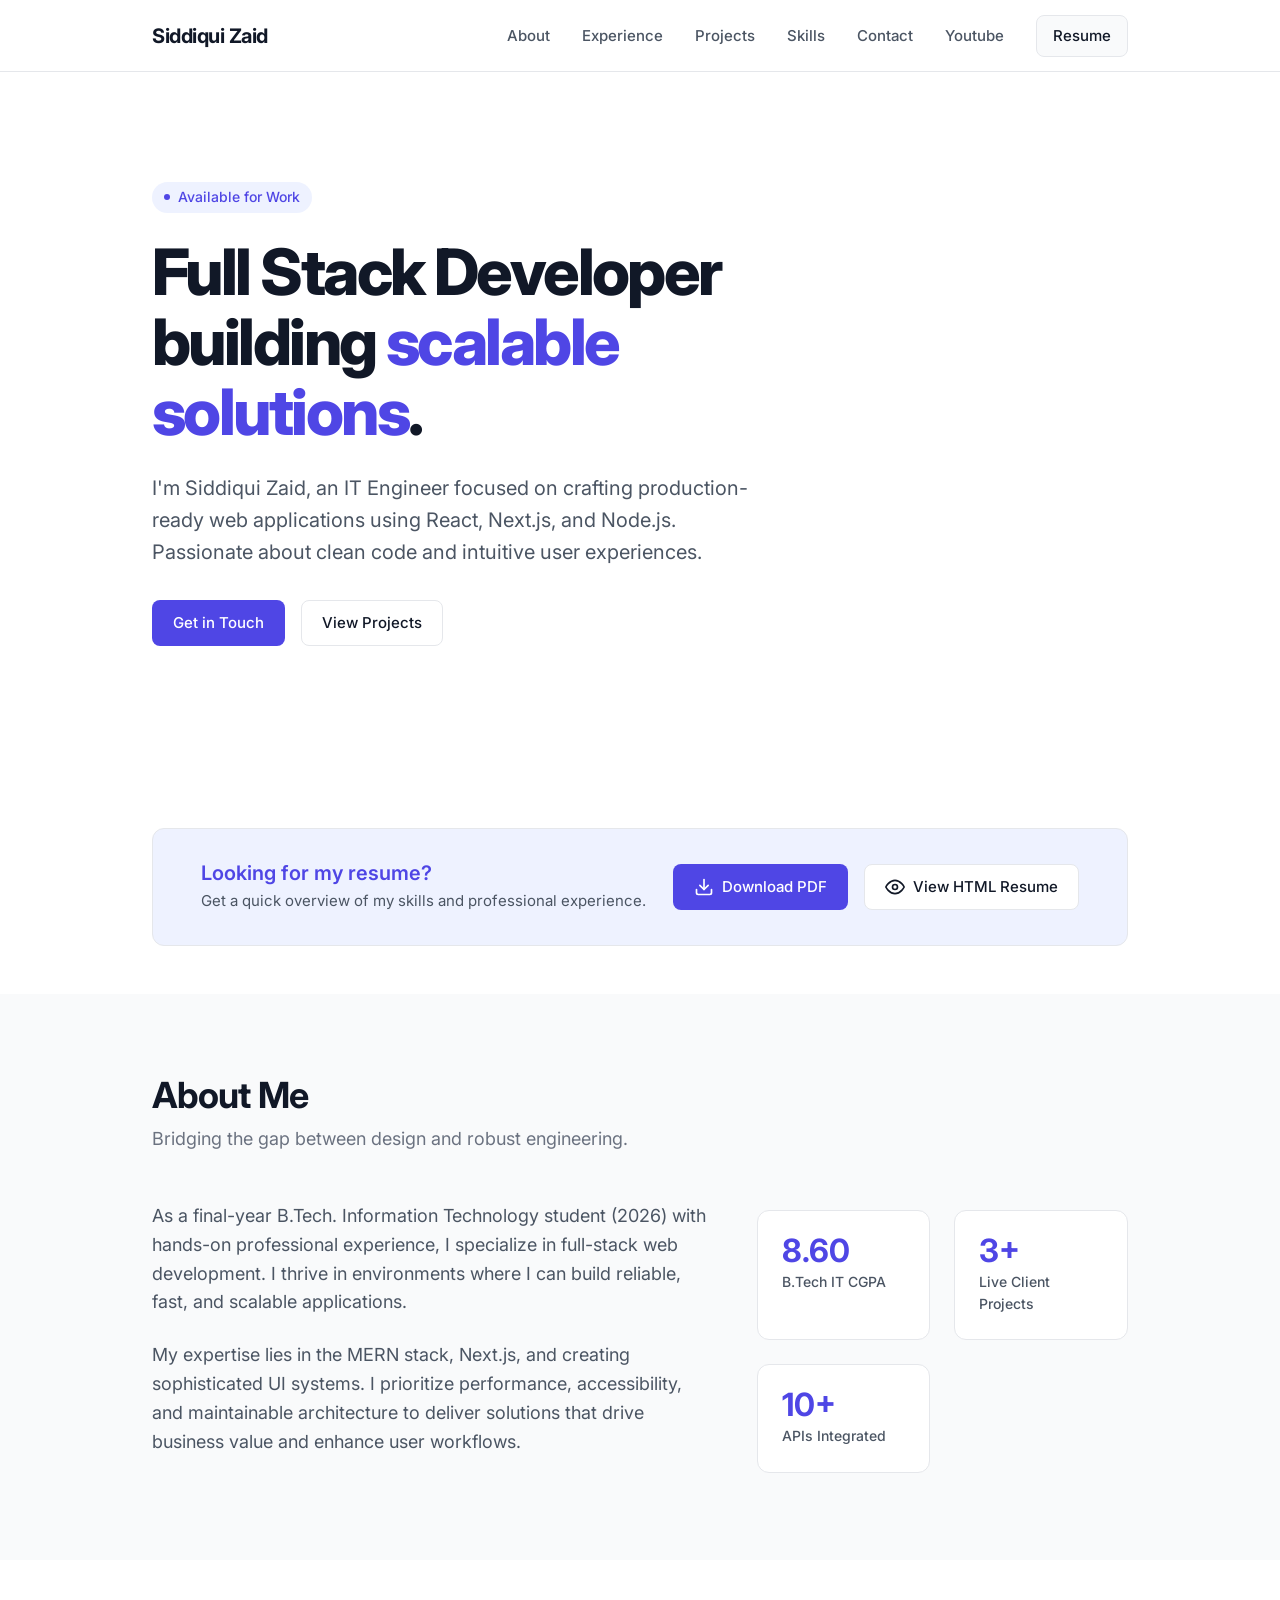
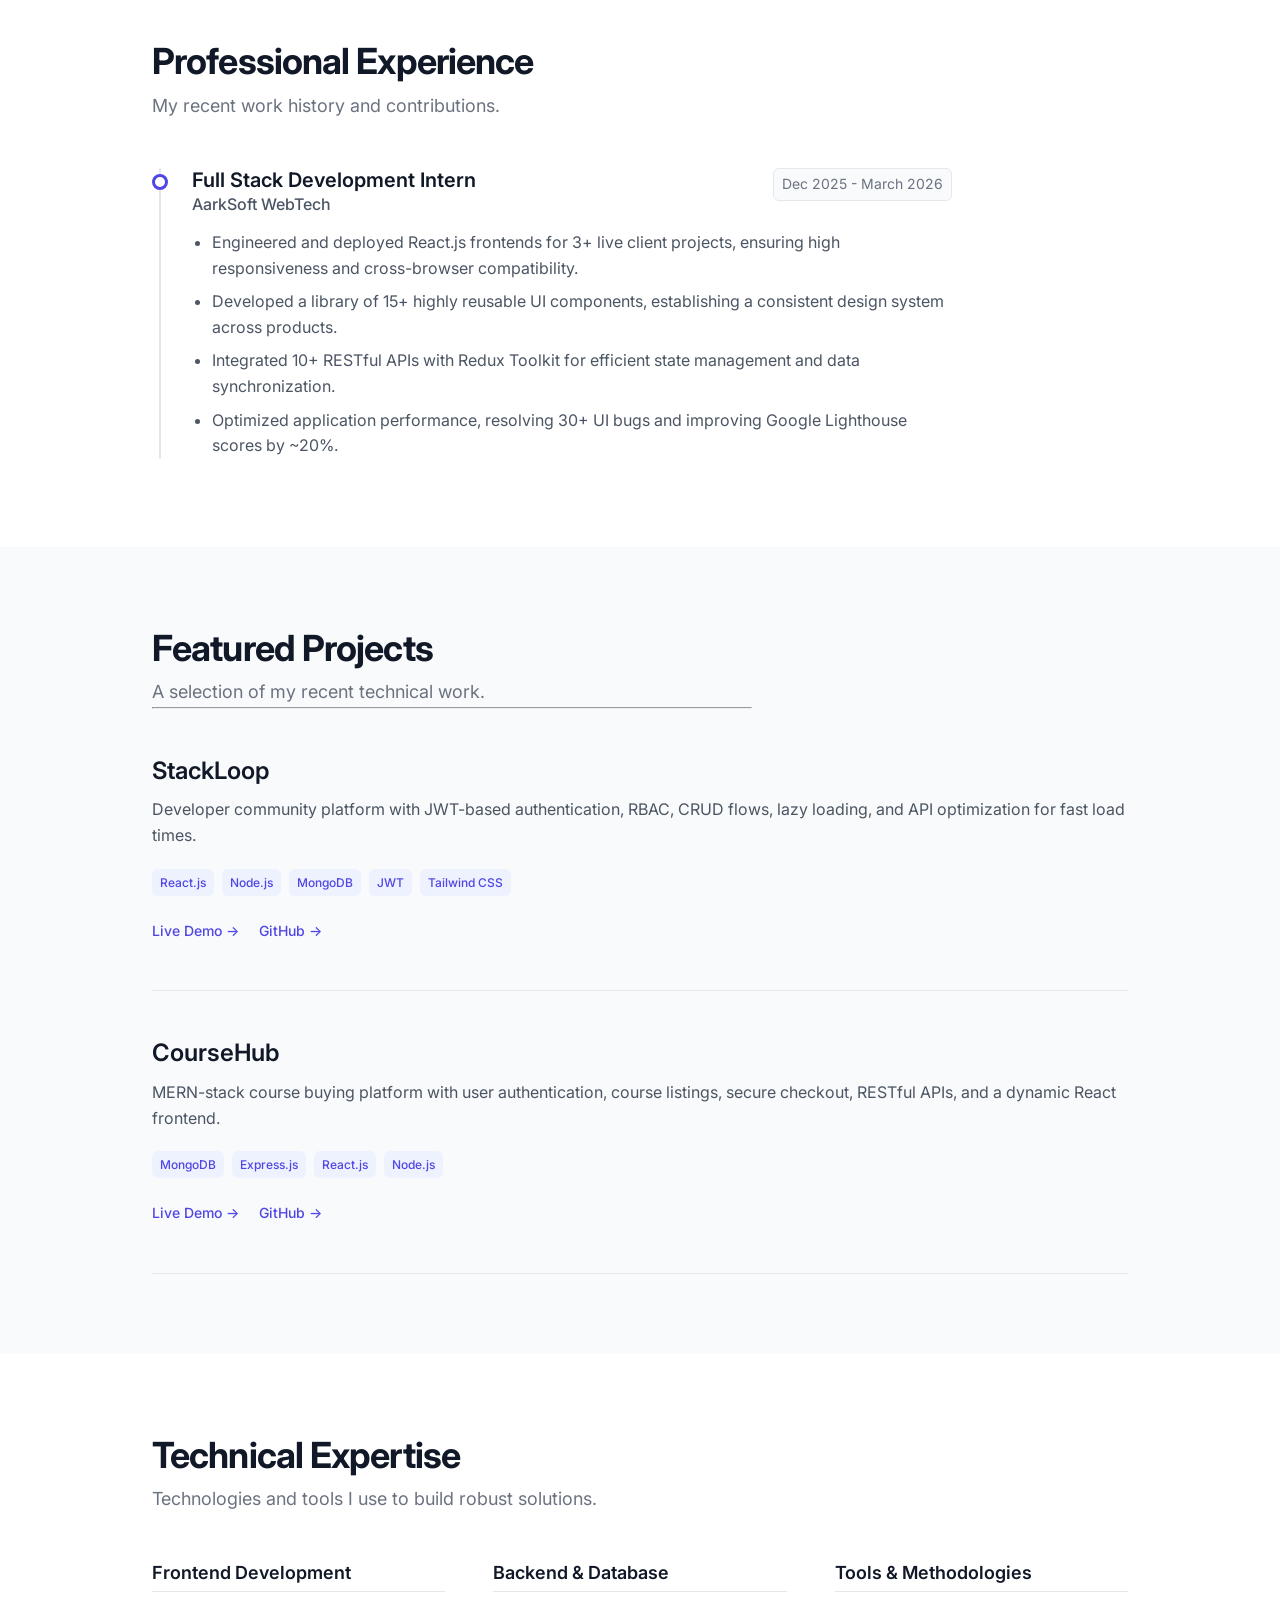
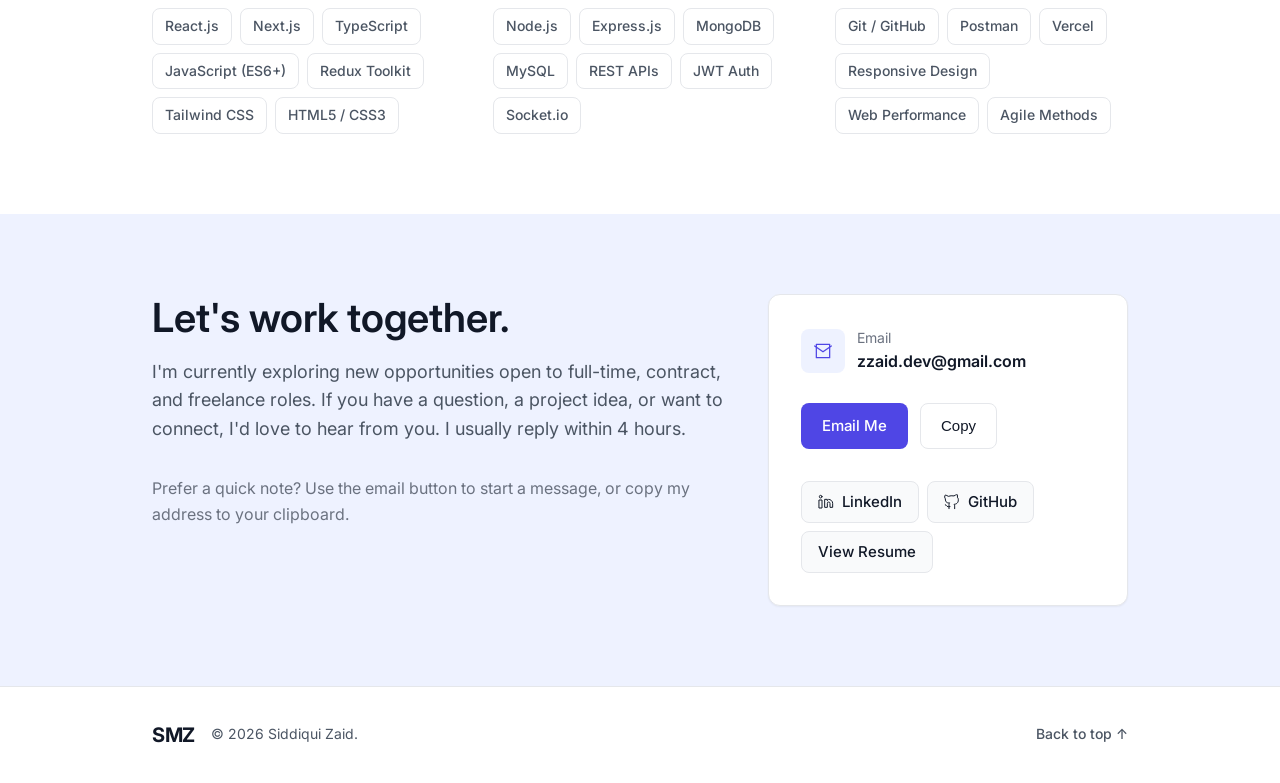
==== index.html @ 006c885b "first commit" ====
<!doctype html>
<html lang="en">
  <head>
    <meta charset="UTF-8" />
    <meta name="viewport" content="width=device-width, initial-scale=1.0" />
    <meta
      name="description"
      content="Siddiqui Zaid is a Full Stack Web Developer and IT Engineer building scalable React, Next.js, and Node.js portfolio projects."
    />
    <meta name="author" content="Siddiqui Zaid" />
    <meta
      name="robots"
      content="index,follow,max-image-preview:large,max-snippet:-1,max-video-preview:-1"
    />
    <meta name="theme-color" content="#0f172a" />
    <meta property="og:type" content="website" />
    <meta
      property="og:title"
      content="Siddiqui Zaid | Full Stack Developer Portfolio"
    />
    <meta
      property="og:description"
      content="Explore Siddiqui Zaid's portfolio, experience, skills, projects, and resume as a Full Stack Web Developer and IT Engineer."
    />
    <meta property="og:site_name" content="Siddiqui Zaid Portfolio" />
    <meta name="twitter:card" content="summary" />
    <meta
      name="twitter:title"
      content="Siddiqui Zaid | Full Stack Developer Portfolio"
    />
    <meta
      name="twitter:description"
      content="Explore Siddiqui Zaid's portfolio, experience, skills, projects, and resume as a Full Stack Web Developer and IT Engineer."
    />
    <title>Siddiqui Zaid | Full Stack Developer Portfolio</title>
    <link rel="preconnect" href="https://fonts.googleapis.com" />
    <link rel="preconnect" href="https://fonts.gstatic.com" crossorigin />
    <link
      href="https://fonts.googleapis.com/css2?family=Inter:wght@300;400;500;600;700&display=swap"
      rel="stylesheet"
    />
    <link rel="stylesheet" href="style.css" />
  </head>

  <body>
    <!-- Navigation -->
    <header class="navbar">
      <div class="container navbar-container">
        <a href="#hero" class="logo">
          <span class="logo-text">Siddiqui Zaid</span>
        </a>

        <button
          class="mobile-menu-btn"
          id="mobile-menu-btn"
          aria-label="Toggle menu"
        >
          <svg
            width="24"
            height="24"
            viewBox="0 0 24 24"
            fill="none"
            stroke="currentColor"
            stroke-width="2"
            stroke-linecap="round"
            stroke-linejoin="round"
          >
            <line x1="3" y1="12" x2="21" y2="12"></line>
            <line x1="3" y1="6" x2="21" y2="6"></line>
            <line x1="3" y1="18" x2="21" y2="18"></line>
          </svg>
        </button>

        <nav class="nav-menu" id="nav-menu">
          <a href="#about" class="nav-link">About</a>
          <a href="#experience" class="nav-link">Experience</a>
          <a href="#projects" class="nav-link">Projects</a>
          <a href="#skills" class="nav-link">Skills</a>
          <a href="#contact" class="nav-link">Contact</a>
          <a href="./yt.html" class="nav-link">Youtube</a>
          <a
            href="https://drive.google.com/file/d/1DDfL7uguJv8bEY0IePNEcdhQdFNabXKt/view?usp=sharing"
            download="Siddiqui-Zaid-Resume.html"
            class="btn btn-nav"
            >Resume</a
          >
        </nav>
      </div>
    </header>

    <main>
      <!-- Hero Section -->
      <section id="hero" class="hero section">
        <div class="container hero-container">
          <div class="hero-content">
            <span class="badge">Available for Work</span>
            <h1 class="hero-title">
              Full Stack Developer building
              <span class="highlight-text">scalable solutions</span>.
            </h1>
            <p class="hero-subtitle">
              I'm Siddiqui Zaid, an IT Engineer focused on crafting
              production-ready web applications using React, Next.js, and
              Node.js. Passionate about clean code and intuitive user
              experiences.
            </p>
            <div class="hero-actions">
              <a href="#contact" class="btn btn-primary">Get in Touch</a>
              <a href="#projects" class="btn btn-secondary">View Projects</a>
            </div>
          </div>
        </div>
      </section>

      <!-- Resume Actions Section -->
      <section id="resume-actions" class="resume-actions-section">
        <div class="container">
          <div class="resume-actions-container">
            <div class="resume-actions-text">
              <h2>Looking for my resume?</h2>
              <p>
                Get a quick overview of my skills and professional experience.
              </p>
            </div>
            <div class="resume-actions-buttons">
              <a
                href="https://drive.google.com/file/d/1DDfL7uguJv8bEY0IePNEcdhQdFNabXKt/view?usp=sharing"
                download="Siddiqui-Zaid-Resume.pdf"
                class="btn btn-primary resume-btn"
              >
                <svg
                  width="20"
                  height="20"
                  viewBox="0 0 24 24"
                  fill="none"
                  stroke="currentColor"
                  stroke-width="2"
                  stroke-linecap="round"
                  stroke-linejoin="round"
                >
                  <path d="M21 15v4a2 2 0 0 1-2 2H5a2 2 0 0 1-2-2v-4"></path>
                  <polyline points="7 10 12 15 17 10"></polyline>
                  <line x1="12" y1="15" x2="12" y2="3"></line>
                </svg>
                Download PDF
              </a>
              <a
                href="assets/resume.html"
                target="_blank"
                rel="noopener noreferrer"
                class="btn btn-secondary resume-btn"
              >
                <svg
                  width="20"
                  height="20"
                  viewBox="0 0 24 24"
                  fill="none"
                  stroke="currentColor"
                  stroke-width="2"
                  stroke-linecap="round"
                  stroke-linejoin="round"
                >
                  <path d="M1 12s4-8 11-8 11 8 11 8-4 8-11 8-11-8-11-8z"></path>
                  <circle cx="12" cy="12" r="3"></circle>
                </svg>
                View HTML Resume
              </a>
            </div>
          </div>
        </div>
      </section>

      <!-- About Section -->
      <section id="about" class="about section bg-light">
        <div class="container">
          <div class="section-header">
            <h2 class="section-title">About Me</h2>
            <p class="section-subtitle">
              Bridging the gap between design and robust engineering.
            </p>
          </div>
          <div class="about-grid">
            <div class="about-text">
              <p>
                As a final-year B.Tech. Information Technology student (2026)
                with hands-on professional experience, I specialize in
                full-stack web development. I thrive in environments where I can
                build reliable, fast, and scalable applications.
              </p>
              <p>
                My expertise lies in the MERN stack, Next.js, and creating
                sophisticated UI systems. I prioritize performance,
                accessibility, and maintainable architecture to deliver
                solutions that drive business value and enhance user workflows.
              </p>
            </div>
            <div class="about-stats">
              <div class="stat-card">
                <span class="stat-value">8.60</span>
                <span class="stat-label">B.Tech IT CGPA</span>
              </div>
              <div class="stat-card">
                <span class="stat-value">3+</span>
                <span class="stat-label">Live Client Projects</span>
              </div>
              <div class="stat-card">
                <span class="stat-value">10+</span>
                <span class="stat-label">APIs Integrated</span>
              </div>
            </div>
          </div>
        </div>
      </section>

      <!-- Experience Section -->
      <section id="experience" class="experience section">
        <div class="container">
          <div class="section-header">
            <h2 class="section-title">Professional Experience</h2>
            <p class="section-subtitle">
              My recent work history and contributions.
            </p>
          </div>

          <div class="timeline">
            <!-- Timeline Item -->
            <div class="timeline-item">
              <div class="timeline-dot"></div>
              <div class="timeline-content">
                <div class="timeline-header">
                  <div>
                    <h3 class="role">Full Stack Development Intern</h3>
                    <p class="company">AarkSoft WebTech</p>
                  </div>
                  <span class="duration">Dec 2025 - March 2026</span>
                </div>
                <ul class="responsibilities">
                  <li>
                    Engineered and deployed React.js frontends for 3+ live
                    client projects, ensuring high responsiveness and
                    cross-browser compatibility.
                  </li>
                  <li>
                    Developed a library of 15+ highly reusable UI components,
                    establishing a consistent design system across products.
                  </li>
                  <li>
                    Integrated 10+ RESTful APIs with Redux Toolkit for efficient
                    state management and data synchronization.
                  </li>
                  <li>
                    Optimized application performance, resolving 30+ UI bugs and
                    improving Google Lighthouse scores by ~20%.
                  </li>
                </ul>
              </div>
            </div>

            <!-- Timeline Item -->
            <!-- <div class="timeline-item">
                        <div class="timeline-dot"></div>
                        <div class="timeline-content">
                            <div class="timeline-header">
                                <div>
                                    <h3 class="role">Freelance Client Delivery</h3>
                                    <p class="company">Independent</p>
                                </div>
                                <span class="duration">2024 &mdash; Present</span>
                            </div>
                            <ul class="responsibilities">
                                <li>Delivered scalable full-stack applications using MERN, Laravel, and Next.js tailored
                                    to specific client requirements.</li>
                                <li>Collaborated directly with stakeholders to gather requirements, design system
                                    architecture, and provide technical guidance.</li>
                            </ul>
                        </div>
                    </div> -->
          </div>
        </div>
      </section>

      <!-- Projects Section -->
      <section id="projects" class="projects section bg-light">
        <div class="container">
          <div class="section-header">
            <h2 class="section-title">Featured Projects</h2>
            <p class="section-subtitle">
              A selection of my recent technical work.
            </p>
            <hr />
          </div>
          <div class="projects-grid" id="projects-grid">
            <!-- Populated via JavaScript -->
          </div>
        </div>
      </section>

      <!-- Skills Section -->
      <section id="skills" class="skills section">
        <div class="container">
          <div class="section-header">
            <h2 class="section-title">Technical Expertise</h2>
            <p class="section-subtitle">
              Technologies and tools I use to build robust solutions.
            </p>
          </div>

          <div class="skills-container">
            <div class="skill-group">
              <h3 class="skill-group-title">Frontend Development</h3>
              <div class="skill-tags">
                <span class="tag">React.js</span>
                <span class="tag">Next.js</span>
                <span class="tag">TypeScript</span>
                <span class="tag">JavaScript (ES6+)</span>
                <span class="tag">Redux Toolkit</span>
                <span class="tag">Tailwind CSS</span>
                <span class="tag">HTML5 / CSS3</span>
              </div>
            </div>

            <div class="skill-group">
              <h3 class="skill-group-title">Backend & Database</h3>
              <div class="skill-tags">
                <span class="tag">Node.js</span>
                <span class="tag">Express.js</span>
                <span class="tag">MongoDB</span>
                <span class="tag">MySQL</span>
                <span class="tag">REST APIs</span>
                <span class="tag">JWT Auth</span>
                <span class="tag">Socket.io</span>
              </div>
            </div>

            <div class="skill-group">
              <h3 class="skill-group-title">Tools & Methodologies</h3>
              <div class="skill-tags">
                <span class="tag">Git / GitHub</span>
                <span class="tag">Postman</span>
                <span class="tag">Vercel</span>
                <span class="tag">Responsive Design</span>
                <span class="tag">Web Performance</span>
                <span class="tag">Agile Methods</span>
              </div>
            </div>
          </div>
        </div>
      </section>

      <!-- Contact Section -->
      <section id="contact" class="contact section bg-primary-light">
        <div class="container">
          <div class="contact-grid">
            <div class="contact-info">
              <h2 class="contact-title">Let's work together.</h2>
              <p class="contact-text">
                I'm currently exploring new opportunities open to full-time,
                contract, and freelance roles. If you have a question, a project
                idea, or want to connect, I'd love to hear from you. I usually
                reply within 4 hours.
              </p>
              <p class="contact-text-muted">
                Prefer a quick note? Use the email button to start a message, or
                copy my address to your clipboard.
              </p>
            </div>

            <div
              class="contact-card"
              role="region"
              aria-label="Contact methods"
            >
              <div class="contact-item">
                <div class="contact-icon" aria-hidden="true">
                  <!-- mail icon -->
                  <svg
                    width="20"
                    height="20"
                    viewBox="0 0 24 24"
                    fill="none"
                    stroke="currentColor"
                    stroke-width="1.5"
                    stroke-linecap="round"
                    stroke-linejoin="round"
                  >
                    <path d="M4 4h16v16H4z"></path>
                    <polyline points="22,6 12,13 2,6"></polyline>
                  </svg>
                </div>
                <div class="contact-meta">
                  <div class="contact-label">Email</div>
                  <div class="contact-value">zzaid.dev@gmail.com</div>
                </div>
              </div>

              <div class="contact-actions">
                <a
                  href="mailto:zzaid.dev@gmail.com?subject=Hi%20Zaid"
                  class="btn btn-primary"
                  id="email-compose"
                >
                  Email Me
                </a>
                <button
                  class="btn btn-secondary"
                  id="copy-email"
                  aria-label="Copy email address"
                >
                  Copy
                </button>
              </div>

              <div class="contact-social">
                <a
                  href="https://www.linkedin.com/in/siddiqui-md-zaid-546953270/"
                  target="_blank"
                  rel="noopener noreferrer"
                  class="btn btn-nav"
                >
                  <!-- LinkedIn icon -->
                  <svg
                    width="16"
                    height="16"
                    viewBox="0 0 24 24"
                    fill="none"
                    stroke="currentColor"
                    stroke-width="1.5"
                    stroke-linecap="round"
                    stroke-linejoin="round"
                  >
                    <path
                      d="M16 8a6 6 0 0 1 6 6v6h-4v-6a2 2 0 0 0-2-2 2 2 0 0 0-2 2v6h-4v-12h4v2"
                    ></path>
                    <rect x="2" y="9" width="4" height="12"></rect>
                    <circle cx="4" cy="4" r="2"></circle>
                  </svg>
                  <span style="margin-left: 8px">LinkedIn</span>
                </a>

                <a
                  href="https://github.com/zaid2904"
                  target="_blank"
                  rel="noopener noreferrer"
                  class="btn btn-nav"
                >
                  <!-- GitHub icon -->
                  <svg
                    width="16"
                    height="16"
                    viewBox="0 0 24 24"
                    fill="none"
                    stroke="currentColor"
                    stroke-width="1.5"
                    stroke-linecap="round"
                    stroke-linejoin="round"
                  >
                    <path
                      d="M9 19c-5 1.5-5-2.5-7-3m14 6v-3.87a3.37 3.37 0 0 0-.94-2.61c3.14-.35 6.44-1.54 6.44-7A5.44 5.44 0 0 0 20 4.77 5.07 5.07 0 0 0 19.91 1s-1.39-.44-4.91 1.86A17.44 17.44 0 0 0 6.5 3.5C3 1.31 1.61 1.77 1.61 1.77A5.07 5.07 0 0 0 2 7.28c0 5.42 3.3 6.61 6.44 6a3.37 3.37 0 0 0-.94 2.61V22"
                    ></path>
                  </svg>
                  <span style="margin-left: 8px">GitHub</span>
                </a>

                <a
                  href="assets/resume.html"
                  target="_blank"
                  rel="noopener noreferrer"
                  class="btn btn-nav"
                >
                  View Resume
                </a>
              </div>
            </div>
          </div>
        </div>
      </section>
    </main>

    <!-- Footer -->
    <footer class="footer">
      <div class="container footer-container">
        <div class="footer-left">
          <span class="logo-text footer-mark">SMZ</span>
          <div class="footer-copy">
            <p class="footer-copyright">&copy; 2026 Siddiqui Zaid.</p>
          </div>
        </div>
        <a href="#hero" class="back-to-top">Back to top &uarr;</a>
      </div>
    </footer>

    <script src="script.js"></script>
  </body>
</html>
---- style.css ----
/* ================================================
   Design System & CSS Variables
   ================================================ */

:root {
    /* Colors - Light Theme (SaaS Professional) */
    --color-bg: #ffffff;
    --color-bg-light: #f9fafb;
    --color-bg-primary-light: #eef2ff;
    
    --color-primary: #4f46e5;
    --color-primary-hover: #4338ca;
    
    --color-text-primary: #111827;
    --color-text-secondary: #4b5563;
    --color-text-muted: #6b7280;
    
    --color-border: #e5e7eb;
    --color-border-hover: #d1d5db;
    
    /* Typography */
    --font-primary: 'Inter', system-ui, -apple-system, BlinkMacSystemFont, "Segoe UI", Roboto, "Helvetica Neue", Arial, sans-serif;
    
    /* Spacing */
    --space-xs: 0.5rem;
    --space-sm: 1rem;
    --space-md: 1.5rem;
    --space-lg: 2rem;
    --space-xl: 3rem;
    --space-2xl: 5rem;
    
    /* Layout */
    --container-width: 1024px;
    --navbar-height: 72px;
    
    /* Effects */
    --shadow-sm: 0 1px 2px 0 rgba(0, 0, 0, 0.05);
    --shadow-md: 0 4px 6px -1px rgba(0, 0, 0, 0.1), 0 2px 4px -1px rgba(0, 0, 0, 0.06);
    --shadow-lg: 0 10px 15px -3px rgba(0, 0, 0, 0.1), 0 4px 6px -2px rgba(0, 0, 0, 0.05);
    --radius-sm: 0.375rem;
    --radius-md: 0.5rem;
    --radius-lg: 0.75rem;
    --radius-full: 9999px;
    
    /* Transitions */
    --transition: 200ms ease-in-out;
}

/* ================================================
   Reset & Base Styles
   ================================================ */

* {
    margin: 0;
    padding: 0;
    box-sizing: border-box;
}

html {
    scroll-behavior: smooth;
    scroll-padding-top: var(--navbar-height);
}

body {
    font-family: var(--font-primary);
    color: var(--color-text-primary);
    background-color: var(--color-bg);
    line-height: 1.6;
    font-size: 16px;
    -webkit-font-smoothing: antialiased;
    -moz-osx-font-smoothing: grayscale;
}

h1, h2, h3, h4, h5, h6 {
    font-weight: 600;
    line-height: 1.2;
    color: var(--color-text-primary);
}

p {
    color: var(--color-text-secondary);
}

a {
    text-decoration: none;
    color: var(--color-primary);
    transition: color var(--transition);
}

a:hover {
    color: var(--color-primary-hover);
}

ul {
    list-style: none;
}

.container {
    width: 100%;
    max-width: var(--container-width);
    margin: 0 auto;
    padding: 0 1.5rem;
}

.section {
    padding: var(--space-2xl) 0;
}

.bg-light {
    background-color: var(--color-bg-light);
}

.bg-primary-light {
    background-color: var(--color-bg-primary-light);
}

/* ================================================
   Typography & Utilities
   ================================================ */

.highlight-text {
    color: var(--color-primary);
}

.badge {
    display: inline-flex;
    align-items: center;
    padding: 0.25rem 0.75rem;
    background-color: var(--color-bg-primary-light);
    color: var(--color-primary);
    font-size: 0.875rem;
    font-weight: 500;
    border-radius: var(--radius-full);
    margin-bottom: var(--space-md);
}

.badge::before {
    content: "";
    display: inline-block;
    width: 6px;
    height: 6px;
    border-radius: 50%;
    background-color: var(--color-primary);
    margin-right: 0.5rem;
}

.section-header {
    margin-bottom: var(--space-xl);
    max-width: 600px;
}

.section-title {
    font-size: 2.25rem;
    font-weight: 700;
    letter-spacing: -0.025em;
    margin-bottom: 0.5rem;
}

.section-subtitle {
    font-size: 1.125rem;
    color: var(--color-text-muted);
}

/* ================================================
   Buttons
   ================================================ */

.btn {
    display: inline-flex;
    align-items: center;
    justify-content: center;
    padding: 0.625rem 1.25rem;
    font-size: 0.9375rem;
    font-weight: 500;
    border-radius: var(--radius-md);
    transition: all var(--transition);
    cursor: pointer;
    border: 1px solid transparent;
}

.btn-primary {
    background-color: var(--color-primary);
    color: white;
}

.btn-primary:hover {
    background-color: var(--color-primary-hover);
    color: white;
    box-shadow: var(--shadow-md);
}

.btn-secondary {
    background-color: white;
    color: var(--color-text-primary);
    border-color: var(--color-border);
}

.btn-secondary:hover {
    border-color: var(--color-border-hover);
    background-color: var(--color-bg-light);
    color: var(--color-text-primary);
}

.btn-nav {
    padding: 0.5rem 1rem;
    background-color: var(--color-bg-light);
    color: var(--color-text-primary);
    border: 1px solid var(--color-border);
    border-radius: var(--radius-md);
    font-weight: 500;
}

.btn-nav:hover {
    background-color: var(--color-border);
    color: var(--color-text-primary);
}

/* ================================================
   Navigation
   ================================================ */

.navbar {
    position: fixed;
    top: 0;
    width: 100%;
    height: var(--navbar-height);
    background-color: rgba(255, 255, 255, 0.9);
    backdrop-filter: blur(8px);
    border-bottom: 1px solid var(--color-border);
    z-index: 50;
    display: flex;
    align-items: center;
}

.navbar-container {
    display: flex;
    justify-content: space-between;
    align-items: center;
}

.logo-text {
    font-size: 1.25rem;
    font-weight: 700;
    color: var(--color-text-primary);
    letter-spacing: -0.025em;
}

.nav-menu {
    display: flex;
    align-items: center;
    gap: 2rem;
}

.nav-link {
    font-size: 0.9375rem;
    font-weight: 500;
    color: var(--color-text-secondary);
}

.nav-link:hover, .nav-link.active {
    color: var(--color-text-primary);
}

.mobile-menu-btn {
    display: none;
    background: none;
    border: none;
    color: var(--color-text-primary);
    cursor: pointer;
    padding: 0.5rem;
}

/* ================================================
   Hero Section
   ================================================ */

.hero {
    min-height: calc(100vh - var(--navbar-height));
    display: flex;
    align-items: center;
    padding-top: var(--space-xl);
    padding-bottom: var(--space-xl);
}

.hero-content {
    max-width: 700px;
}

.hero-title {
    font-size: clamp(2.5rem, 5vw, 4rem);
    font-weight: 800;
    letter-spacing: -0.04em;
    line-height: 1.1;
    margin-bottom: var(--space-md);
}

.hero-subtitle {
    font-size: clamp(1.125rem, 2vw, 1.25rem);
    color: var(--color-text-secondary);
    margin-bottom: var(--space-lg);
    max-width: 600px;
}

.hero-actions {
    display: flex;
    gap: 1rem;
    flex-wrap: wrap;
}

/* ================================================
   Resume Actions Section
   ================================================ */

.resume-actions-section {
    padding-bottom: var(--space-xl);
}

.resume-actions-container {
    display: flex;
    justify-content: space-between;
    align-items: center;
    flex-wrap: wrap;
    gap: var(--space-md);
    background-color: var(--color-bg-primary-light);
    padding: var(--space-lg) var(--space-xl);
    border-radius: var(--radius-lg);
    border: 1px solid var(--color-border);
}

.resume-actions-text h2 {
    font-size: 1.25rem;
    margin-bottom: 0.25rem;
    color: var(--color-primary);
}

.resume-actions-text p {
    font-size: 0.9375rem;
    margin: 0;
}

.resume-actions-buttons {
    display: flex;
    gap: 1rem;
    flex-wrap: wrap;
}

.resume-btn {
    display: flex;
    align-items: center;
    gap: 0.5rem;
}

/* ================================================
   About Section
   ================================================ */

.about-grid {
    display: grid;
    grid-template-columns: 1.5fr 1fr;
    gap: var(--space-xl);
    align-items: center;
}

.about-text p {
    font-size: 1.125rem;
    margin-bottom: var(--space-md);
}

.about-stats {
    display: grid;
    grid-template-columns: 1fr 1fr;
    gap: var(--space-md);
}

.stat-card {
    background: white;
    padding: var(--space-md);
    border-radius: var(--radius-lg);
    border: 1px solid var(--color-border);
    display: flex;
    flex-direction: column;
}

.stat-value {
    font-size: 2rem;
    font-weight: 700;
    color: var(--color-primary);
    line-height: 1;
    margin-bottom: 0.25rem;
}

.stat-label {
    font-size: 0.875rem;
    color: var(--color-text-secondary);
    font-weight: 500;
}

/* ================================================
   Experience Section (Timeline)
   ================================================ */

.timeline {
    position: relative;
    max-width: 800px;
}

.timeline::before {
    content: '';
    position: absolute;
    left: 7px;
    top: 0;
    bottom: 0;
    width: 2px;
    background-color: var(--color-border);
}

.timeline-item {
    position: relative;
    padding-left: 2.5rem;
    margin-bottom: var(--space-lg);
}

.timeline-item:last-child {
    margin-bottom: 0;
}

.timeline-dot {
    position: absolute;
    left: 0;
    top: 0.375rem;
    width: 16px;
    height: 16px;
    border-radius: 50%;
    background-color: white;
    border: 3px solid var(--color-primary);
}

.timeline-header {
    display: flex;
    justify-content: space-between;
    align-items: flex-start;
    margin-bottom: 0.75rem;
    flex-wrap: wrap;
    gap: 0.5rem;
}

.role {
    font-size: 1.25rem;
    font-weight: 600;
    color: var(--color-text-primary);
}

.company {
    font-size: 1rem;
    color: var(--color-text-secondary);
    font-weight: 500;
}

.duration {
    font-size: 0.875rem;
    color: var(--color-text-muted);
    background-color: var(--color-bg-light);
    padding: 0.25rem 0.5rem;
    border-radius: var(--radius-sm);
    border: 1px solid var(--color-border);
}

.responsibilities {
    list-style-type: disc;
    padding-left: 1.25rem;
    color: var(--color-text-secondary);
}

.responsibilities li {
    margin-bottom: 0.5rem;
}

/* ================================================
   Projects Section
   ================================================ */

.projects-grid {
    display: flex;
    flex-direction: column;
    gap: var(--space-xl);
}

.project-card {
    padding-bottom: var(--space-xl);
    border-bottom: 1px solid var(--color-border);
    display: flex;
    flex-direction: column;
}

.project-title {
    font-size: 1.5rem;
    margin-bottom: 0.75rem;
}

.project-description {
    font-size: 1rem;
    margin-bottom: 1.25rem;
    flex-grow: 1;
}

.project-tech {
    display: flex;
    flex-wrap: wrap;
    gap: 0.5rem;
    margin-bottom: 1.5rem;
}

.tech-tag {
    font-size: 0.75rem;
    font-weight: 500;
    color: var(--color-primary);
    background-color: var(--color-bg-primary-light);
    padding: 0.25rem 0.5rem;
    border-radius: var(--radius-sm);
}

.project-links {
    display: flex;
    gap: 1.25rem;
}

.project-link {
    font-size: 0.875rem;
    font-weight: 500;
    display: flex;
    align-items: center;
}

.project-link::after {
    content: "→";
    margin-left: 0.25rem;
    transition: transform var(--transition);
}

.project-link:hover::after {
    transform: translateX(4px);
}

/* ================================================
   Skills Section
   ================================================ */

.skills-container {
    display: grid;
    grid-template-columns: repeat(auto-fit, minmax(250px, 1fr));
    gap: var(--space-xl);
}

.skill-group-title {
    font-size: 1.125rem;
    margin-bottom: var(--space-sm);
    color: var(--color-text-primary);
    padding-bottom: 0.5rem;
    border-bottom: 1px solid var(--color-border);
}

.skill-tags {
    display: flex;
    flex-wrap: wrap;
    gap: 0.5rem;
}

.skill-tags .tag {
    background-color: white;
    border: 1px solid var(--color-border);
    color: var(--color-text-secondary);
    padding: 0.375rem 0.75rem;
    border-radius: var(--radius-md);
    font-size: 0.875rem;
    font-weight: 500;
}

/* ================================================
   Contact Section
   ================================================ */

.contact-container {
    text-align: center;
    max-width: 600px;
}

.contact-title {
    font-size: 2.5rem;
    margin-bottom: var(--space-sm);
}

.contact-text {
    font-size: 1.125rem;
    margin-bottom: var(--space-lg);
}

.contact-links {
    display: flex;
    flex-direction: column;
    align-items: center;
    gap: var(--space-md);
}

.social-links {
    display: flex;
    gap: var(--space-md);
}

.social-link {
    font-weight: 500;
    color: var(--color-text-secondary);
}

.social-link:hover {
    color: var(--color-primary);
}

/* Improved contact card layout */
.contact-grid {
    display: grid;
    grid-template-columns: 1fr 360px;
    gap: var(--space-lg);
    align-items: start;
}

.contact-card {
    background: white;
    border: 1px solid var(--color-border);
    padding: var(--space-lg);
    border-radius: var(--radius-lg);
    box-shadow: var(--shadow-sm);
    display: flex;
    flex-direction: column;
    gap: var(--space-md);
    text-align: left;
}

.contact-item {
    display: flex;
    gap: 0.75rem;
    align-items: center;
}

.contact-icon {
    width: 44px;
    height: 44px;
    display: inline-flex;
    align-items: center;
    justify-content: center;
    border-radius: var(--radius-md);
    background-color: var(--color-bg-primary-light);
    color: var(--color-primary);
    flex-shrink: 0;
}

.contact-meta .contact-label {
    font-size: 0.875rem;
    color: var(--color-text-muted);
}

.contact-meta .contact-value {
    font-weight: 600;
    color: var(--color-text-primary);
}

.contact-actions {
    display: flex;
    gap: 0.75rem;
    margin-top: 0.25rem;
}

.contact-social {
    display: flex;
    gap: 0.5rem;
    margin-top: 0.5rem;
    flex-wrap: wrap;
}

.contact-text-muted {
    color: var(--color-text-muted);
    margin-top: 0.5rem;
}

/* Small screens: stack card below text */
@media (max-width: 900px) {
    .contact-grid {
        grid-template-columns: 1fr;
    }
    .contact-card {
        width: 100%;
    }
}

/* ================================================
   Footer
   ================================================ */

.footer {
    padding: var(--space-lg) 0;
    border-top: 1px solid var(--color-border);
    background-color: white;
}

.footer-container {
    display: flex;
    justify-content: space-between;
    align-items: center;
    flex-wrap: wrap;
    gap: 1rem;
}

.footer-left {
    display: flex;
    align-items: center;
    gap: 1rem;
}

.footer-mark {
    flex-shrink: 0;
}

.footer-copy {
    display: flex;
    flex-direction: column;
    gap: 0.1rem;
}

.footer-copyright {
    font-size: 0.875rem;
    margin: 0;
}

.footer-note {
    font-size: 0.875rem;
    color: var(--color-text-muted);
    margin: 0;
}

.back-to-top {
    font-size: 0.875rem;
    font-weight: 500;
    color: var(--color-text-secondary);
}

/* ================================================
   Responsive Styles
   ================================================ */

@media (max-width: 768px) {
    :root {
        --space-2xl: 4rem;
        --space-xl: 2.5rem;
    }

    .nav-menu {
        display: none;
        position: absolute;
        top: var(--navbar-height);
        left: 0;
        right: 0;
        background-color: white;
        flex-direction: column;
        padding: var(--space-md);
        border-bottom: 1px solid var(--color-border);
        box-shadow: var(--shadow-md);
        gap: 1rem;
    }

    .nav-menu.active {
        display: flex;
    }

    .mobile-menu-btn {
        display: block;
    }

    .btn-nav {
        width: 100%;
        text-align: center;
    }

    .about-grid {
        grid-template-columns: 1fr;
    }

    .about-stats {
        grid-template-columns: 1fr;
    }
    
    .timeline-header {
        flex-direction: column;
    }
}
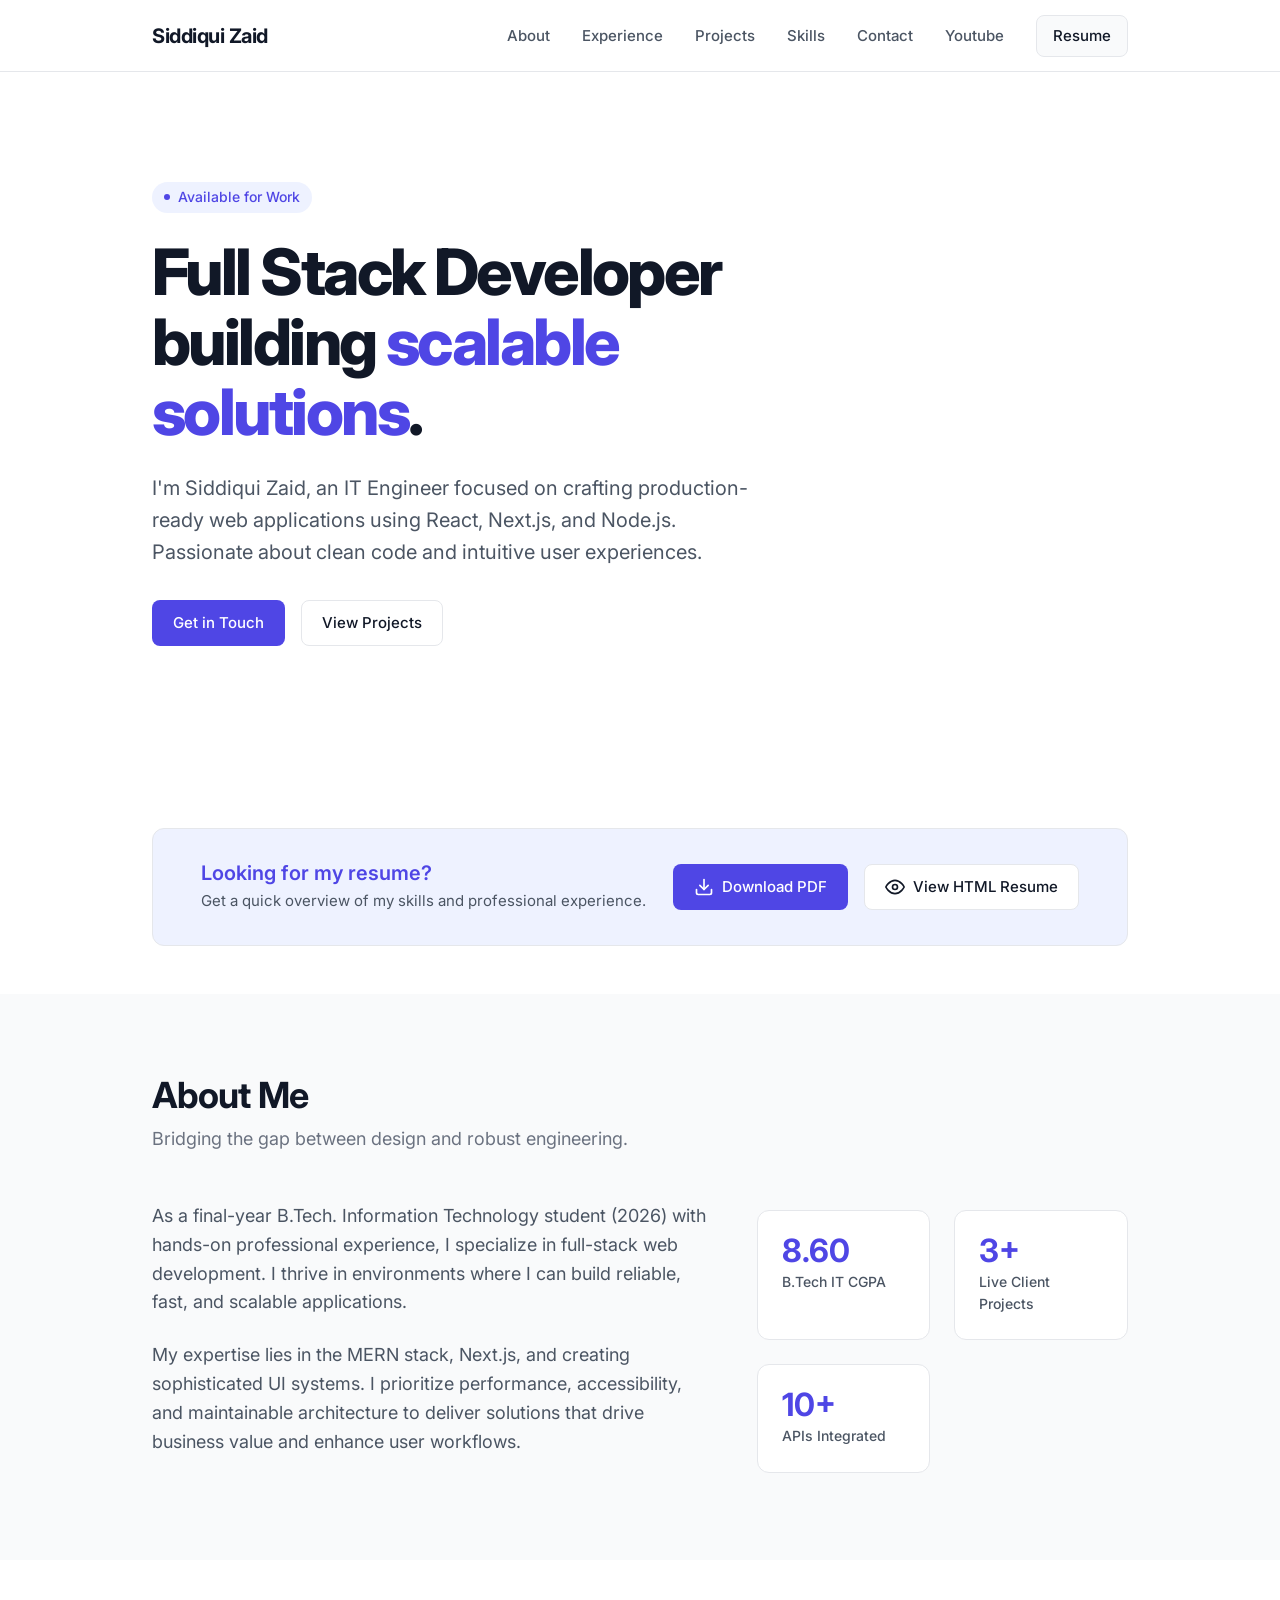
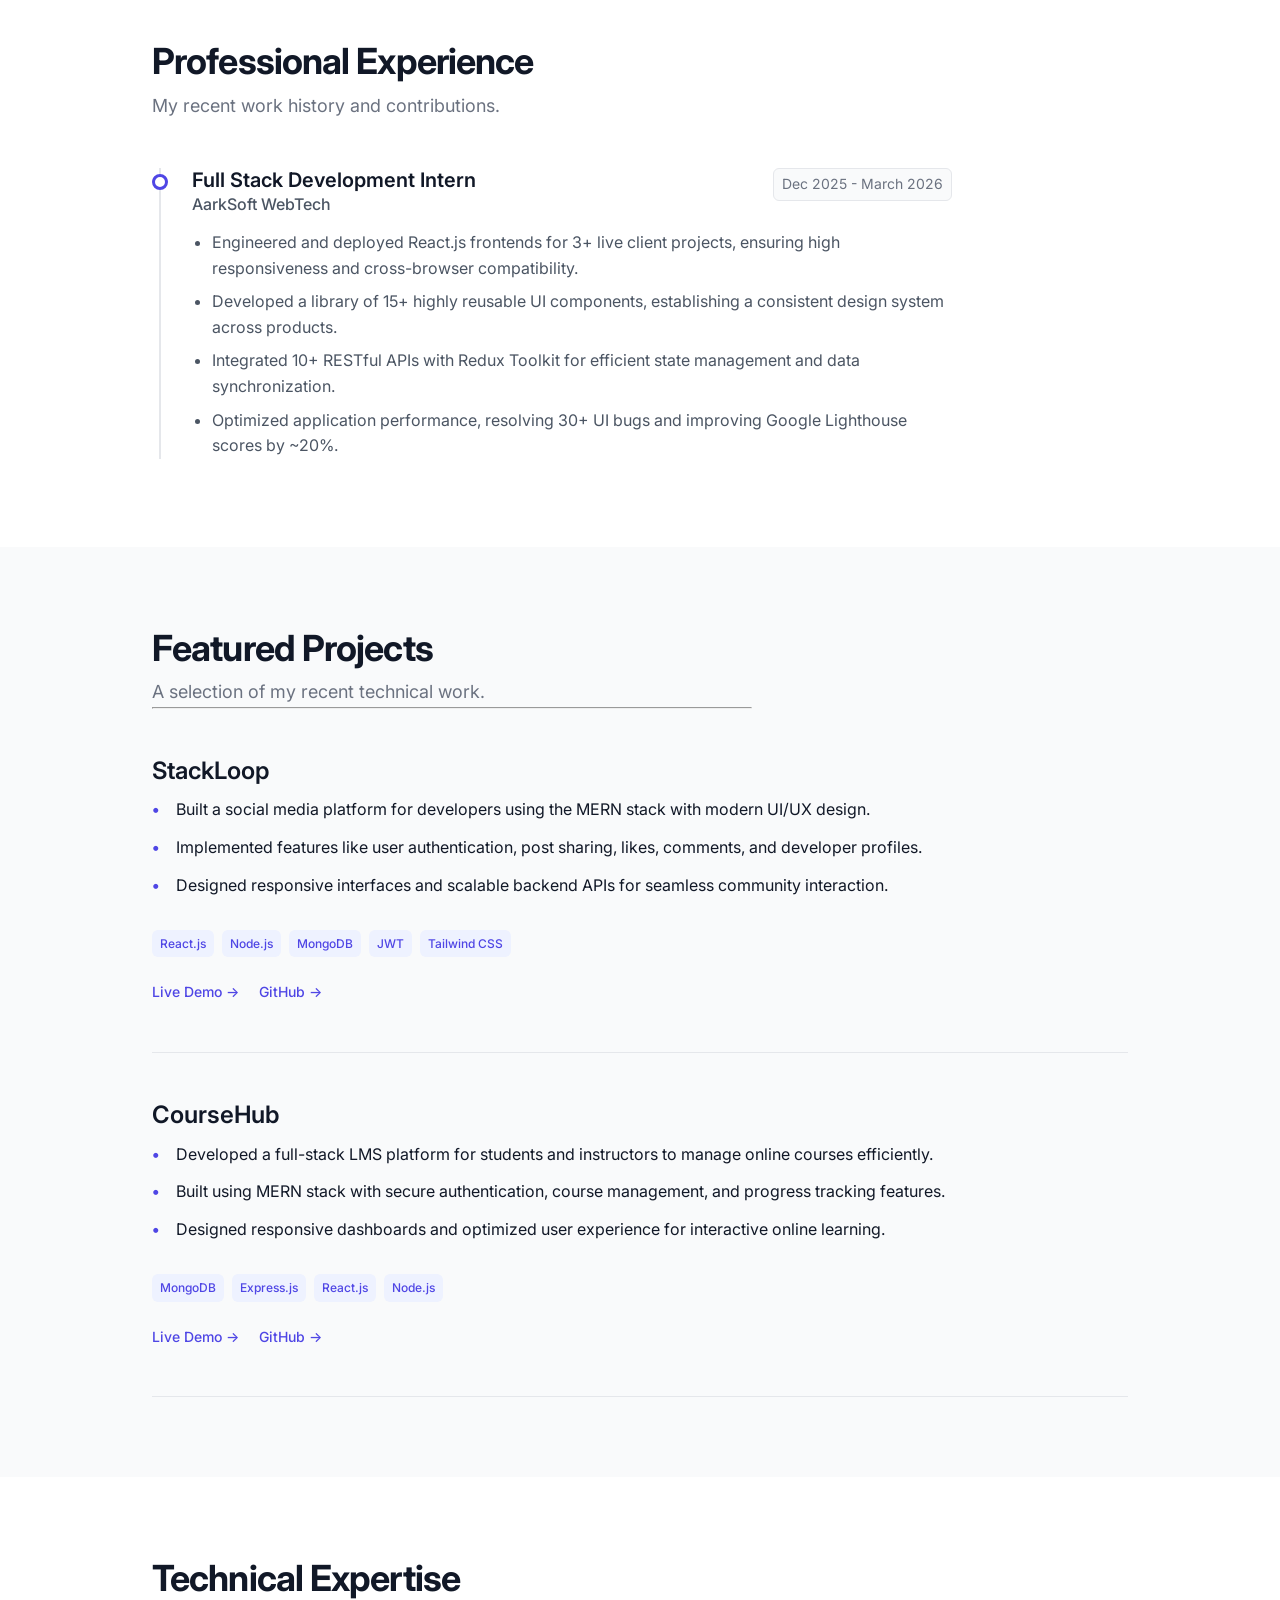
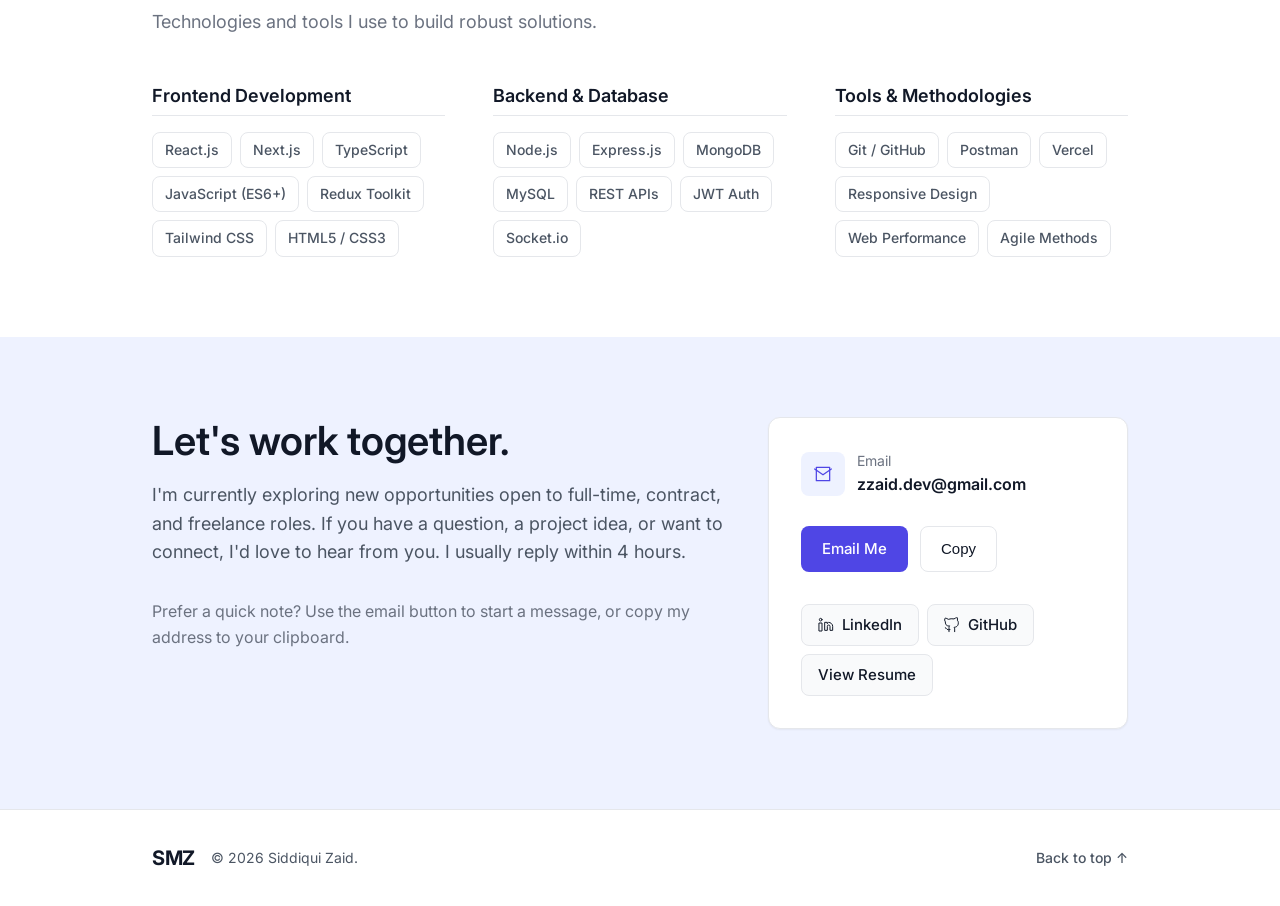
==== commit 57b2a806: "commit" ====
--- a/index.html
+++ b/index.html
@@ -78,10 +78,7 @@
           <a href="#skills" class="nav-link">Skills</a>
           <a href="#contact" class="nav-link">Contact</a>
           <a href="./yt.html" class="nav-link">Youtube</a>
-          <a
-            href="https://drive.google.com/file/d/1DDfL7uguJv8bEY0IePNEcdhQdFNabXKt/view?usp=sharing"
-            download="Siddiqui-Zaid-Resume.html"
-            class="btn btn-nav"
+          <a href="" download="Siddiqui-Zaid-Resume.html" class="btn btn-nav"
             >Resume</a
           >
         </nav>
@@ -124,7 +121,7 @@
             </div>
             <div class="resume-actions-buttons">
               <a
-                href="https://drive.google.com/file/d/1DDfL7uguJv8bEY0IePNEcdhQdFNabXKt/view?usp=sharing"
+                href=""
                 download="Siddiqui-Zaid-Resume.pdf"
                 class="btn btn-primary resume-btn"
               >
--- a/style.css
+++ b/style.css
@@ -503,6 +503,28 @@
     flex-grow: 1;
 }
 
+.project-highlights {
+    list-style: none;
+    margin: 0 0 1.25rem 0;
+    padding: 0;
+    flex-grow: 1;
+}
+
+.project-highlights li {
+    font-size: 1rem;
+    margin-bottom: 0.75rem;
+    padding-left: 1.5rem;
+    position: relative;
+}
+
+.project-highlights li::before {
+    content: "•";
+    position: absolute;
+    left: 0;
+    color: var(--color-primary);
+    font-weight: bold;
+}
+
 .project-tech {
     display: flex;
     flex-wrap: wrap;
